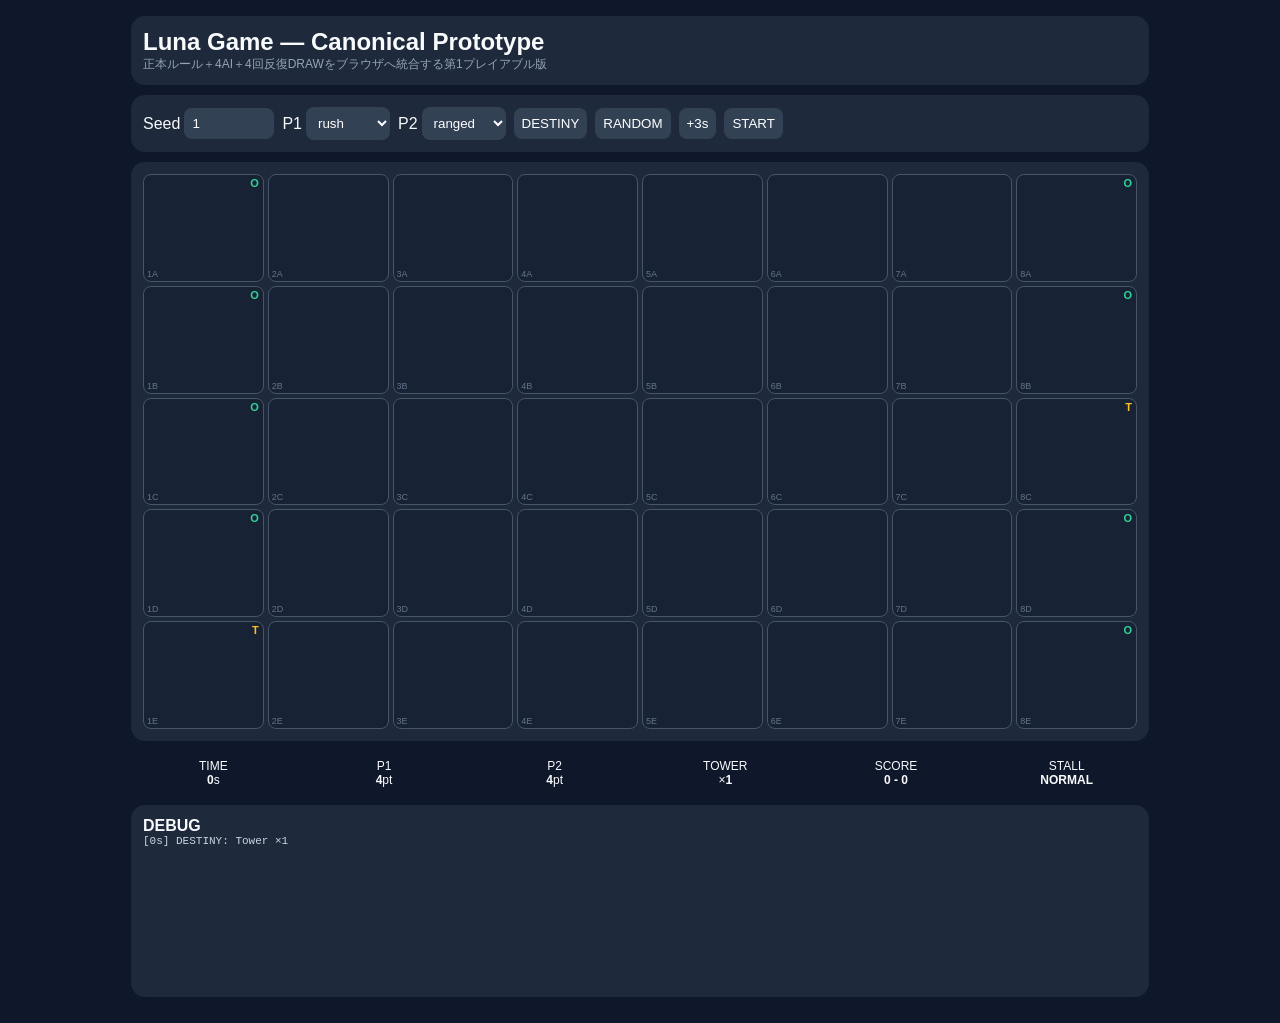
==== index.html @ 637e87b8 "Bust cached assets for random seed UI" ====
<!doctype html><html lang="ja"><head><meta charset="utf-8"><meta name="viewport" content="width=device-width,initial-scale=1"><title>Luna Game Prototype</title><link rel="stylesheet" href="styles.css?v=random-v1"></head>
<body><div class="wrap"><div class="panel"><h2 style="margin:0">Luna Game — Canonical Prototype</h2><div class="muted">正本ルール＋4AI＋4回反復DRAWをブラウザへ統合する第1プレイアブル版</div></div>
<div class="panel controls"><label class="control">Seed <input id="seed" type="number" value="1" style="width:90px"></label><label class="control">P1 <select id="ai1"><option>rush</option><option>ranged</option><option>raid</option><option>defense</option></select></label><label class="control">P2 <select id="ai2"><option>ranged</option><option>rush</option><option>raid</option><option>defense</option></select></label><button id="new">DESTINY</button><button id="random">RANDOM</button><button id="step">+3s</button><button id="start">START</button></div>
<div class="panel"><div id="board" class="board"></div></div>
<div class="stats"><div class="stat">TIME<br><b id="time"></b>s</div><div class="stat">P1<br><b id="p1"></b>pt</div><div class="stat">P2<br><b id="p2"></b>pt</div><div class="stat">TOWER<br>×<b id="towers"></b></div><div class="stat">SCORE<br><b id="score"></b></div><div class="stat">STALL<br><b id="stall"></b></div></div>
<div class="panel" style="margin-top:10px"><b>DEBUG</b><div id="log" class="log"></div></div></div>
<div id="overlay" class="hidden" role="dialog" aria-modal="true" aria-labelledby="resultTitle" aria-describedby="resultText"><div class="result"><h1 id="resultTitle"></h1><div id="resultText"></div><button id="close" style="margin-top:15px">OK</button></div></div>
<script src="game_core.js?v=random-v1"></script><script src="ui.js?v=random-v1"></script></body></html>
---- styles.css ----
:root{--bg:#0f172a;--panel:#1e293b;--cell:#182235;--line:#475569;--text:#f8fafc;--muted:#94a3b8;--p1:#60a5fa;--p2:#fb7185;--tower:#fbbf24;--out:#34d399}
*{box-sizing:border-box}body{margin:0;background:var(--bg);color:var(--text);font-family:-apple-system,BlinkMacSystemFont,"Segoe UI",sans-serif}.wrap{max-width:1050px;margin:auto;padding:16px}.panel{background:var(--panel);border-radius:14px;padding:12px;margin-bottom:10px}.controls{display:flex;gap:8px;flex-wrap:wrap;align-items:center}.control{display:flex;align-items:center;gap:4px}button,select,input{background:#334155;color:#fff;border:0;border-radius:8px;padding:8px}button:disabled{opacity:.45;cursor:not-allowed}.board{display:grid;grid-template-columns:repeat(8,1fr);gap:4px}.cell{aspect-ratio:1.12;background:var(--cell);border:1px solid var(--line);border-radius:8px;position:relative;display:flex;align-items:center;justify-content:center}.coord{position:absolute;left:3px;bottom:2px;color:#64748b;font-size:9px}.obj{position:absolute;right:4px;top:2px;font-weight:800;font-size:11px}.tower{color:var(--tower)}.outpost{color:var(--out)}.unit{width:34px;height:34px;border-radius:50%;display:flex;align-items:center;justify-content:center;color:#0f172a;font-size:13px;font-weight:800}.p1{background:var(--p1)}.p2{background:var(--p2)}.stats{display:grid;grid-template-columns:repeat(6,1fr);gap:6px}.stat{background:#0f172a;border-radius:8px;text-align:center;padding:8px;font-size:12px}.log{height:150px;overflow:auto;font:11px ui-monospace,monospace;white-space:pre-wrap;color:#cbd5e1}.muted{color:var(--muted);font-size:12px}.hidden{display:none!important}#overlay{position:fixed;inset:0;background:#000a;display:flex;align-items:center;justify-content:center;z-index:10}.result{background:var(--panel);border-radius:16px;padding:28px;text-align:center;min-width:300px}@media(max-width:650px){.wrap{padding:8px}.unit{width:25px;height:25px;font-size:10px}.stats{grid-template-columns:repeat(3,1fr)}}
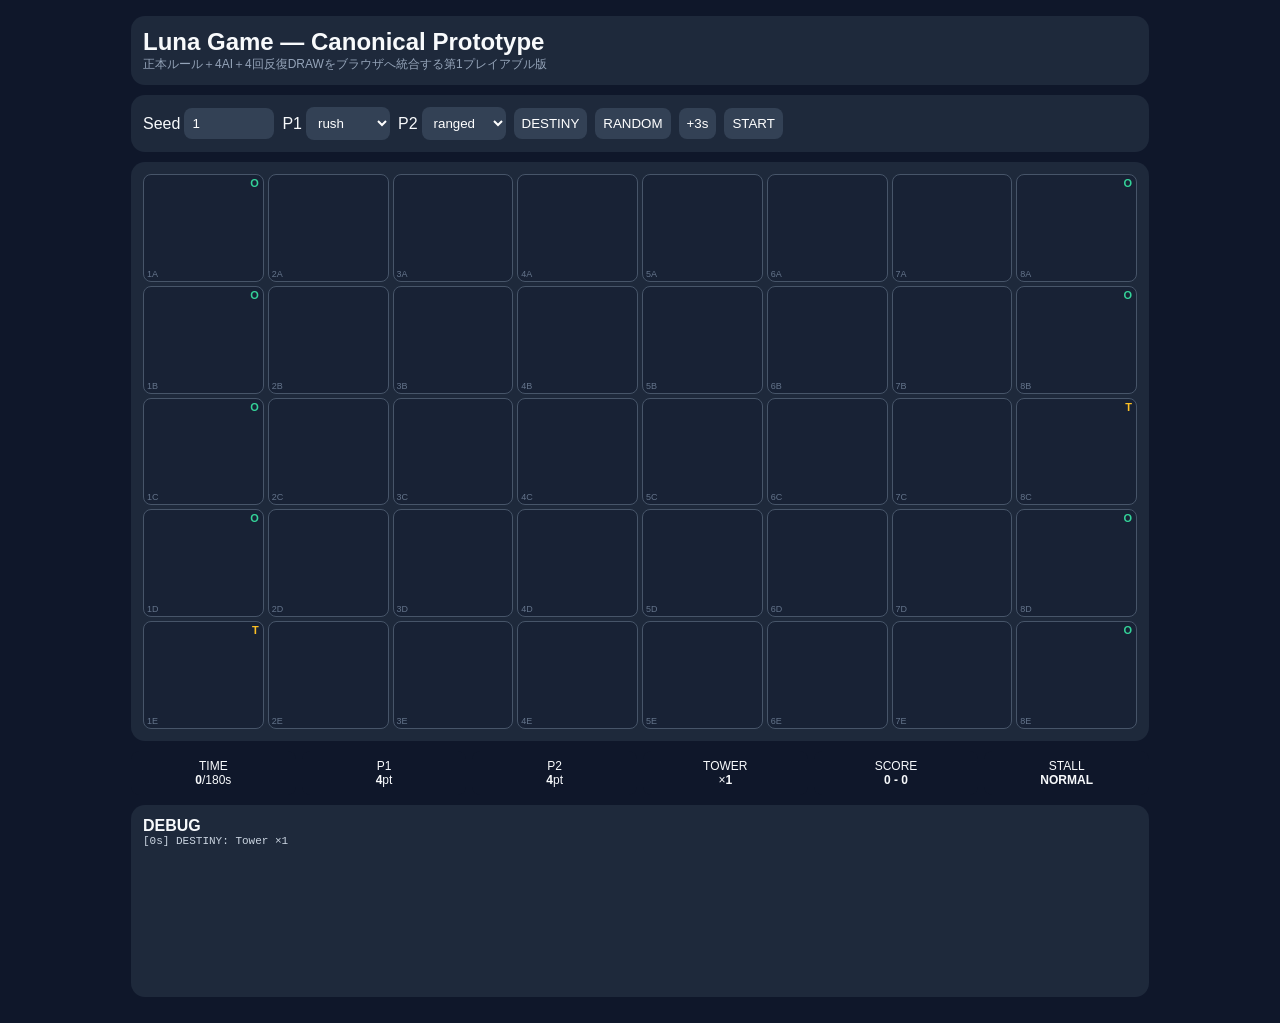
==== commit 9b835ffd: "Add objective-count timeout victory" ====
--- a/index.html
+++ b/index.html
@@ -1,9 +1,9 @@
-<!doctype html><html lang="ja"><head><meta charset="utf-8"><meta name="viewport" content="width=device-width,initial-scale=1"><title>Luna Game Prototype</title><link rel="stylesheet" href="styles.css?v=random-v1"></head>
+<!doctype html><html lang="ja"><head><meta charset="utf-8"><meta name="viewport" content="width=device-width,initial-scale=1"><title>Luna Game Prototype</title><link rel="stylesheet" href="styles.css?v=timeout-v1"></head>
 <body><div class="wrap"><div class="panel"><h2 style="margin:0">Luna Game — Canonical Prototype</h2><div class="muted">正本ルール＋4AI＋4回反復DRAWをブラウザへ統合する第1プレイアブル版</div></div>
 <div class="panel controls"><label class="control">Seed <input id="seed" type="number" value="1" style="width:90px"></label><label class="control">P1 <select id="ai1"><option>rush</option><option>ranged</option><option>raid</option><option>defense</option></select></label><label class="control">P2 <select id="ai2"><option>ranged</option><option>rush</option><option>raid</option><option>defense</option></select></label><button id="new">DESTINY</button><button id="random">RANDOM</button><button id="step">+3s</button><button id="start">START</button></div>
 <div class="panel"><div id="board" class="board"></div></div>
-<div class="stats"><div class="stat">TIME<br><b id="time"></b>s</div><div class="stat">P1<br><b id="p1"></b>pt</div><div class="stat">P2<br><b id="p2"></b>pt</div><div class="stat">TOWER<br>×<b id="towers"></b></div><div class="stat">SCORE<br><b id="score"></b></div><div class="stat">STALL<br><b id="stall"></b></div></div>
+<div class="stats"><div class="stat">TIME<br><b id="time"></b>/<span id="limit"></span>s</div><div class="stat">P1<br><b id="p1"></b>pt</div><div class="stat">P2<br><b id="p2"></b>pt</div><div class="stat">TOWER<br>×<b id="towers"></b></div><div class="stat">SCORE<br><b id="score"></b></div><div class="stat">STALL<br><b id="stall"></b></div></div>
 <div class="panel" style="margin-top:10px"><b>DEBUG</b><div id="log" class="log"></div></div></div>
 <div id="overlay" class="hidden" role="dialog" aria-modal="true" aria-labelledby="resultTitle" aria-describedby="resultText"><div class="result"><h1 id="resultTitle"></h1><div id="resultText"></div><button id="close" style="margin-top:15px">OK</button></div></div>
-<script src="game_core.js?v=random-v1"></script><script src="ui.js?v=random-v1"></script></body></html>
+<script src="game_core.js?v=timeout-v1"></script><script src="ui.js?v=timeout-v1"></script></body></html>
 
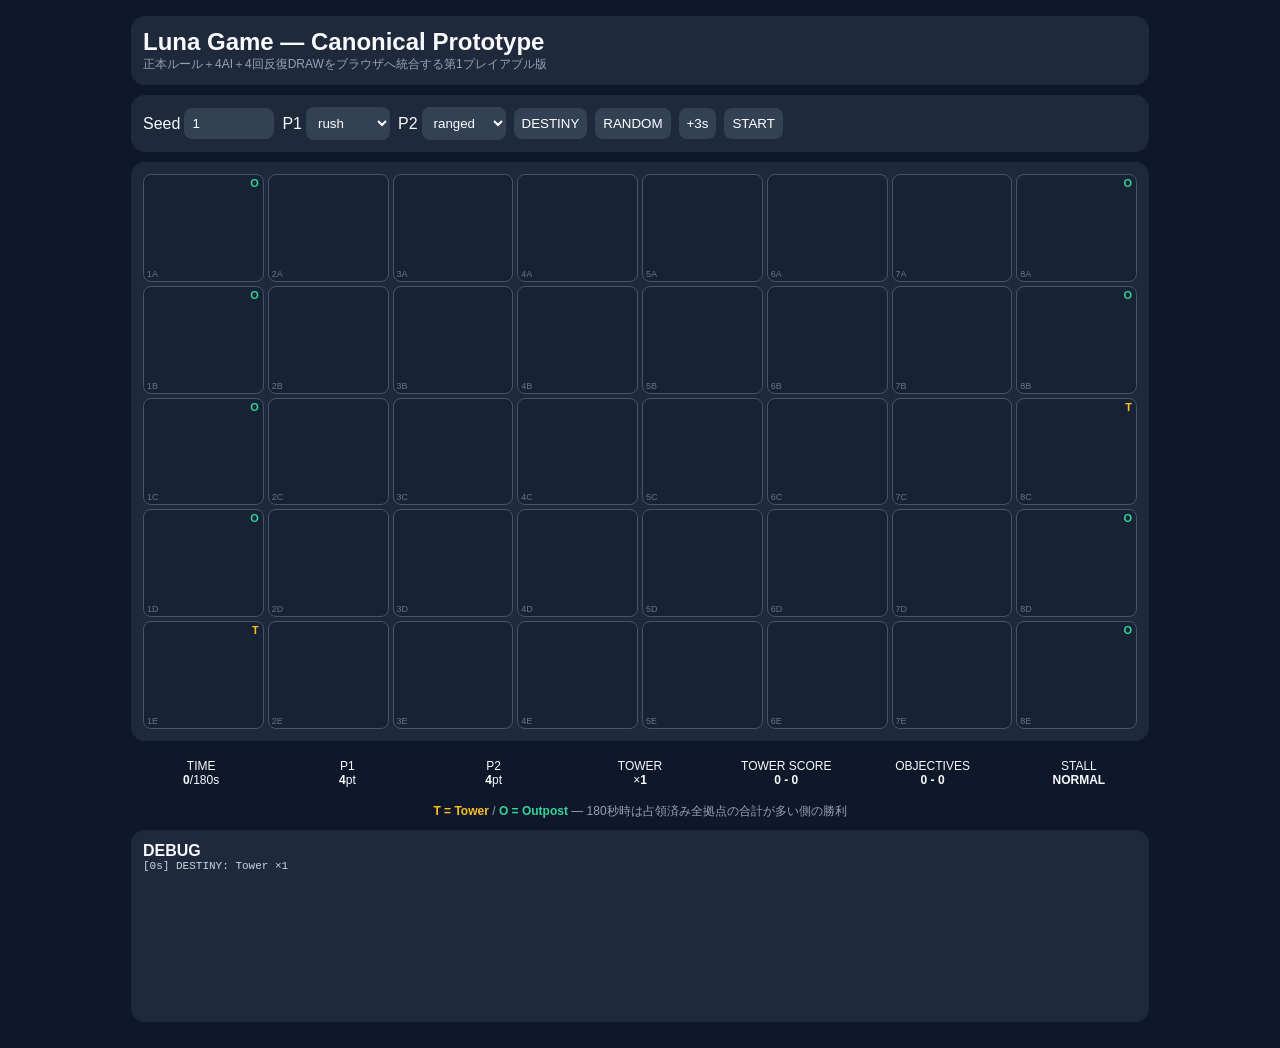
==== commit 9b4cc7c7: "Show live objective score for playtests" ====
--- a/index.html
+++ b/index.html
@@ -1,9 +1,10 @@
-<!doctype html><html lang="ja"><head><meta charset="utf-8"><meta name="viewport" content="width=device-width,initial-scale=1"><title>Luna Game Prototype</title><link rel="stylesheet" href="styles.css?v=timeout-v1"></head>
+<!doctype html><html lang="ja"><head><meta charset="utf-8"><meta name="viewport" content="width=device-width,initial-scale=1"><title>Luna Game Prototype</title><link rel="stylesheet" href="styles.css?v=playtest-v1"></head>
 <body><div class="wrap"><div class="panel"><h2 style="margin:0">Luna Game — Canonical Prototype</h2><div class="muted">正本ルール＋4AI＋4回反復DRAWをブラウザへ統合する第1プレイアブル版</div></div>
 <div class="panel controls"><label class="control">Seed <input id="seed" type="number" value="1" style="width:90px"></label><label class="control">P1 <select id="ai1"><option>rush</option><option>ranged</option><option>raid</option><option>defense</option></select></label><label class="control">P2 <select id="ai2"><option>ranged</option><option>rush</option><option>raid</option><option>defense</option></select></label><button id="new">DESTINY</button><button id="random">RANDOM</button><button id="step">+3s</button><button id="start">START</button></div>
 <div class="panel"><div id="board" class="board"></div></div>
-<div class="stats"><div class="stat">TIME<br><b id="time"></b>/<span id="limit"></span>s</div><div class="stat">P1<br><b id="p1"></b>pt</div><div class="stat">P2<br><b id="p2"></b>pt</div><div class="stat">TOWER<br>×<b id="towers"></b></div><div class="stat">SCORE<br><b id="score"></b></div><div class="stat">STALL<br><b id="stall"></b></div></div>
+<div class="stats"><div class="stat">TIME<br><b id="time"></b>/<span id="limit"></span>s</div><div class="stat">P1<br><b id="p1"></b>pt</div><div class="stat">P2<br><b id="p2"></b>pt</div><div class="stat">TOWER<br>×<b id="towers"></b></div><div class="stat">TOWER SCORE<br><b id="score"></b></div><div class="stat">OBJECTIVES<br><b id="objectives"></b></div><div class="stat">STALL<br><b id="stall"></b></div></div>
+<div class="rule"><span class="legend-tower">T = Tower</span> / <span class="legend-outpost">O = Outpost</span> — 180秒時は占領済み全拠点の合計が多い側の勝利</div>
 <div class="panel" style="margin-top:10px"><b>DEBUG</b><div id="log" class="log"></div></div></div>
 <div id="overlay" class="hidden" role="dialog" aria-modal="true" aria-labelledby="resultTitle" aria-describedby="resultText"><div class="result"><h1 id="resultTitle"></h1><div id="resultText"></div><button id="close" style="margin-top:15px">OK</button></div></div>
-<script src="game_core.js?v=timeout-v1"></script><script src="ui.js?v=timeout-v1"></script></body></html>
+<script src="game_core.js?v=playtest-v1"></script><script src="ui.js?v=playtest-v1"></script></body></html>
 
--- a/styles.css
+++ b/styles.css
@@ -1,4 +1,3 @@
-
 :root{--bg:#0f172a;--panel:#1e293b;--cell:#182235;--line:#475569;--text:#f8fafc;--muted:#94a3b8;--p1:#60a5fa;--p2:#fb7185;--tower:#fbbf24;--out:#34d399}
-*{box-sizing:border-box}body{margin:0;background:var(--bg);color:var(--text);font-family:-apple-system,BlinkMacSystemFont,"Segoe UI",sans-serif}.wrap{max-width:1050px;margin:auto;padding:16px}.panel{background:var(--panel);border-radius:14px;padding:12px;margin-bottom:10px}.controls{display:flex;gap:8px;flex-wrap:wrap;align-items:center}.control{display:flex;align-items:center;gap:4px}button,select,input{background:#334155;color:#fff;border:0;border-radius:8px;padding:8px}button:disabled{opacity:.45;cursor:not-allowed}.board{display:grid;grid-template-columns:repeat(8,1fr);gap:4px}.cell{aspect-ratio:1.12;background:var(--cell);border:1px solid var(--line);border-radius:8px;position:relative;display:flex;align-items:center;justify-content:center}.coord{position:absolute;left:3px;bottom:2px;color:#64748b;font-size:9px}.obj{position:absolute;right:4px;top:2px;font-weight:800;font-size:11px}.tower{color:var(--tower)}.outpost{color:var(--out)}.unit{width:34px;height:34px;border-radius:50%;display:flex;align-items:center;justify-content:center;color:#0f172a;font-size:13px;font-weight:800}.p1{background:var(--p1)}.p2{background:var(--p2)}.stats{display:grid;grid-template-columns:repeat(6,1fr);gap:6px}.stat{background:#0f172a;border-radius:8px;text-align:center;padding:8px;font-size:12px}.log{height:150px;overflow:auto;font:11px ui-monospace,monospace;white-space:pre-wrap;color:#cbd5e1}.muted{color:var(--muted);font-size:12px}.hidden{display:none!important}#overlay{position:fixed;inset:0;background:#000a;display:flex;align-items:center;justify-content:center;z-index:10}.result{background:var(--panel);border-radius:16px;padding:28px;text-align:center;min-width:300px}@media(max-width:650px){.wrap{padding:8px}.unit{width:25px;height:25px;font-size:10px}.stats{grid-template-columns:repeat(3,1fr)}}
+*{box-sizing:border-box}body{margin:0;background:var(--bg);color:var(--text);font-family:-apple-system,BlinkMacSystemFont,"Segoe UI",sans-serif}.wrap{max-width:1050px;margin:auto;padding:16px}.panel{background:var(--panel);border-radius:14px;padding:12px;margin-bottom:10px}.controls{display:flex;gap:8px;flex-wrap:wrap;align-items:center}.control{display:flex;align-items:center;gap:4px}button,select,input{background:#334155;color:#fff;border:0;border-radius:8px;padding:8px}button:disabled{opacity:.45;cursor:not-allowed}.board{display:grid;grid-template-columns:repeat(8,1fr);gap:4px}.cell{aspect-ratio:1.12;background:var(--cell);border:1px solid var(--line);border-radius:8px;position:relative;display:flex;align-items:center;justify-content:center}.coord{position:absolute;left:3px;bottom:2px;color:#64748b;font-size:9px}.obj{position:absolute;right:4px;top:2px;font-weight:800;font-size:11px}.tower{color:var(--tower)}.outpost{color:var(--out)}.unit{width:34px;height:34px;border-radius:50%;display:flex;align-items:center;justify-content:center;color:#0f172a;font-size:13px;font-weight:800}.p1{background:var(--p1)}.p2{background:var(--p2)}.stats{display:grid;grid-template-columns:repeat(7,1fr);gap:6px}.stat{background:#0f172a;border-radius:8px;text-align:center;padding:8px;font-size:12px}.rule{margin-top:8px;color:var(--muted);font-size:12px;text-align:center}.legend-tower{color:var(--tower);font-weight:800}.legend-outpost{color:var(--out);font-weight:800}.log{height:150px;overflow:auto;font:11px ui-monospace,monospace;white-space:pre-wrap;color:#cbd5e1}.muted{color:var(--muted);font-size:12px}.hidden{display:none!important}#overlay{position:fixed;inset:0;background:#000a;display:flex;align-items:center;justify-content:center;z-index:10}.result{background:var(--panel);border-radius:16px;padding:28px;text-align:center;min-width:300px}@media(max-width:650px){.wrap{padding:8px}.unit{width:25px;height:25px;font-size:10px}.stats{grid-template-columns:repeat(3,1fr)}}
 
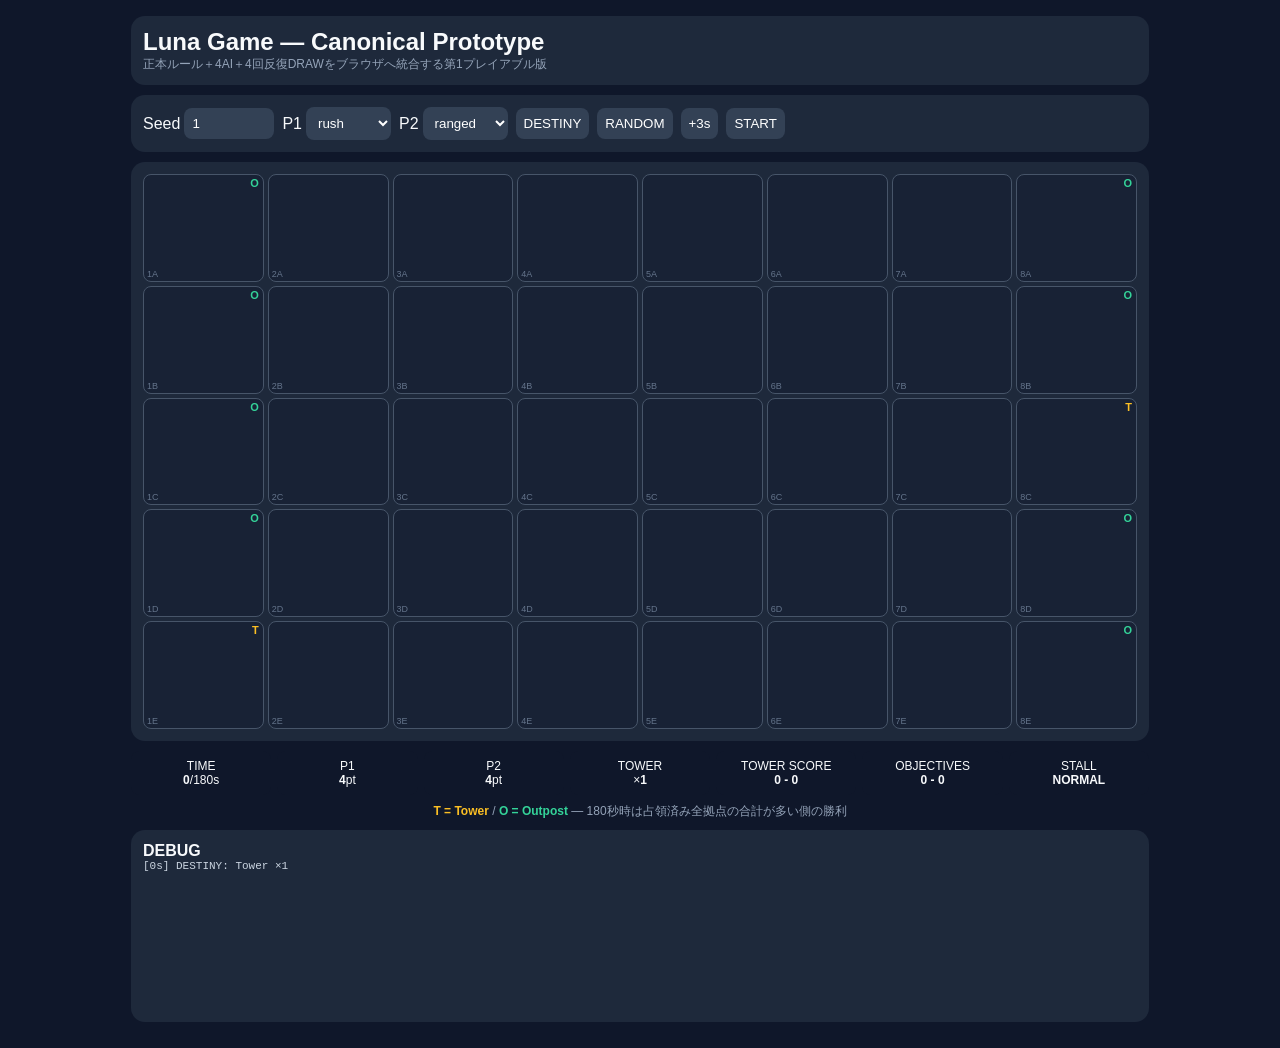
==== commit cd015d06: "Add human vs CPU and local versus play" ====
--- a/index.html
+++ b/index.html
@@ -1,10 +1,11 @@
-<!doctype html><html lang="ja"><head><meta charset="utf-8"><meta name="viewport" content="width=device-width,initial-scale=1"><title>Luna Game Prototype</title><link rel="stylesheet" href="styles.css?v=playtest-v1"></head>
+<!doctype html><html lang="ja"><head><meta charset="utf-8"><meta name="viewport" content="width=device-width,initial-scale=1"><title>Luna Game Prototype</title><link rel="stylesheet" href="styles.css?v=human-v1"></head>
 <body><div class="wrap"><div class="panel"><h2 style="margin:0">Luna Game — Canonical Prototype</h2><div class="muted">正本ルール＋4AI＋4回反復DRAWをブラウザへ統合する第1プレイアブル版</div></div>
-<div class="panel controls"><label class="control">Seed <input id="seed" type="number" value="1" style="width:90px"></label><label class="control">P1 <select id="ai1"><option>rush</option><option>ranged</option><option>raid</option><option>defense</option></select></label><label class="control">P2 <select id="ai2"><option>ranged</option><option>rush</option><option>raid</option><option>defense</option></select></label><button id="new">DESTINY</button><button id="random">RANDOM</button><button id="step">+3s</button><button id="start">START</button></div>
+<div class="panel controls"><label class="control">Seed <input id="seed" type="number" value="1" style="width:90px"></label><label class="control">P1 <select id="ai1"><option>rush</option><option>ranged</option><option>raid</option><option>defense</option><option value="human">HUMAN</option></select></label><label class="control">P2 <select id="ai2"><option>ranged</option><option>rush</option><option>raid</option><option>defense</option><option value="human">HUMAN</option></select></label><button id="new">DESTINY</button><button id="random">RANDOM</button><button id="step">+3s</button><button id="start">START</button></div>
+<div id="humanPanel" class="panel hidden"><div class="muted" style="margin-bottom:8px">HUMANは各ラウンドに駒を1体配置できます。配置後、+3sで両軍が自動行動します。</div><div id="human1" class="human-row hidden"><b>P1</b><label>駒 <select id="kind1"><option value="歩">歩 1pt</option><option value="桂馬">桂馬 2pt</option><option value="香車">香車 2pt</option><option value="金">金 3pt</option><option value="銀">銀 3pt</option><option value="弓">弓 3pt</option><option value="角">角 4pt</option><option value="飛車">飛車 4pt</option></select></label><label>配置 <select id="cell1"></select></label><button id="deploy1">DEPLOY P1</button></div><div id="human2" class="human-row hidden"><b>P2</b><label>駒 <select id="kind2"><option value="歩">歩 1pt</option><option value="桂馬">桂馬 2pt</option><option value="香車">香車 2pt</option><option value="金">金 3pt</option><option value="銀">銀 3pt</option><option value="弓">弓 3pt</option><option value="角">角 4pt</option><option value="飛車">飛車 4pt</option></select></label><label>配置 <select id="cell2"></select></label><button id="deploy2">DEPLOY P2</button></div></div>
 <div class="panel"><div id="board" class="board"></div></div>
 <div class="stats"><div class="stat">TIME<br><b id="time"></b>/<span id="limit"></span>s</div><div class="stat">P1<br><b id="p1"></b>pt</div><div class="stat">P2<br><b id="p2"></b>pt</div><div class="stat">TOWER<br>×<b id="towers"></b></div><div class="stat">TOWER SCORE<br><b id="score"></b></div><div class="stat">OBJECTIVES<br><b id="objectives"></b></div><div class="stat">STALL<br><b id="stall"></b></div></div>
 <div class="rule"><span class="legend-tower">T = Tower</span> / <span class="legend-outpost">O = Outpost</span> — 180秒時は占領済み全拠点の合計が多い側の勝利</div>
 <div class="panel" style="margin-top:10px"><b>DEBUG</b><div id="log" class="log"></div></div></div>
-<div id="overlay" class="hidden" role="dialog" aria-modal="true" aria-labelledby="resultTitle" aria-describedby="resultText"><div class="result"><h1 id="resultTitle"></h1><div id="resultText"></div><button id="close" style="margin-top:15px">OK</button></div></div>
-<script src="game_core.js?v=playtest-v1"></script><script src="ui.js?v=playtest-v1"></script></body></html>
+<div id="overlay" class="hidden" role="dialog" aria-modal="true" aria-labelledby="resultTitle" aria-describedby="resultText"><div class="result"><h1 id="resultTitle"></h1><div id="resultText"></div><div style="margin-top:15px"><button id="copy">COPY RESULT</button> <button id="close">OK</button></div><div id="copyStatus" class="muted" aria-live="polite" style="margin-top:8px"></div></div></div>
+<script src="game_core.js?v=human-v1"></script><script src="ui.js?v=human-v1"></script></body></html>
 
--- a/styles.css
+++ b/styles.css
@@ -1,3 +1,4 @@
 :root{--bg:#0f172a;--panel:#1e293b;--cell:#182235;--line:#475569;--text:#f8fafc;--muted:#94a3b8;--p1:#60a5fa;--p2:#fb7185;--tower:#fbbf24;--out:#34d399}
+.human-row{display:flex;gap:8px;align-items:center;flex-wrap:wrap;margin-top:6px}.human-row label{display:flex;gap:4px;align-items:center}.human-row b{min-width:24px}.human-row button{font-weight:700}
 *{box-sizing:border-box}body{margin:0;background:var(--bg);color:var(--text);font-family:-apple-system,BlinkMacSystemFont,"Segoe UI",sans-serif}.wrap{max-width:1050px;margin:auto;padding:16px}.panel{background:var(--panel);border-radius:14px;padding:12px;margin-bottom:10px}.controls{display:flex;gap:8px;flex-wrap:wrap;align-items:center}.control{display:flex;align-items:center;gap:4px}button,select,input{background:#334155;color:#fff;border:0;border-radius:8px;padding:8px}button:disabled{opacity:.45;cursor:not-allowed}.board{display:grid;grid-template-columns:repeat(8,1fr);gap:4px}.cell{aspect-ratio:1.12;background:var(--cell);border:1px solid var(--line);border-radius:8px;position:relative;display:flex;align-items:center;justify-content:center}.coord{position:absolute;left:3px;bottom:2px;color:#64748b;font-size:9px}.obj{position:absolute;right:4px;top:2px;font-weight:800;font-size:11px}.tower{color:var(--tower)}.outpost{color:var(--out)}.unit{width:34px;height:34px;border-radius:50%;display:flex;align-items:center;justify-content:center;color:#0f172a;font-size:13px;font-weight:800}.p1{background:var(--p1)}.p2{background:var(--p2)}.stats{display:grid;grid-template-columns:repeat(7,1fr);gap:6px}.stat{background:#0f172a;border-radius:8px;text-align:center;padding:8px;font-size:12px}.rule{margin-top:8px;color:var(--muted);font-size:12px;text-align:center}.legend-tower{color:var(--tower);font-weight:800}.legend-outpost{color:var(--out);font-weight:800}.log{height:150px;overflow:auto;font:11px ui-monospace,monospace;white-space:pre-wrap;color:#cbd5e1}.muted{color:var(--muted);font-size:12px}.hidden{display:none!important}#overlay{position:fixed;inset:0;background:#000a;display:flex;align-items:center;justify-content:center;z-index:10}.result{background:var(--panel);border-radius:16px;padding:28px;text-align:center;min-width:300px}@media(max-width:650px){.wrap{padding:8px}.unit{width:25px;height:25px;font-size:10px}.stats{grid-template-columns:repeat(3,1fr)}}
 
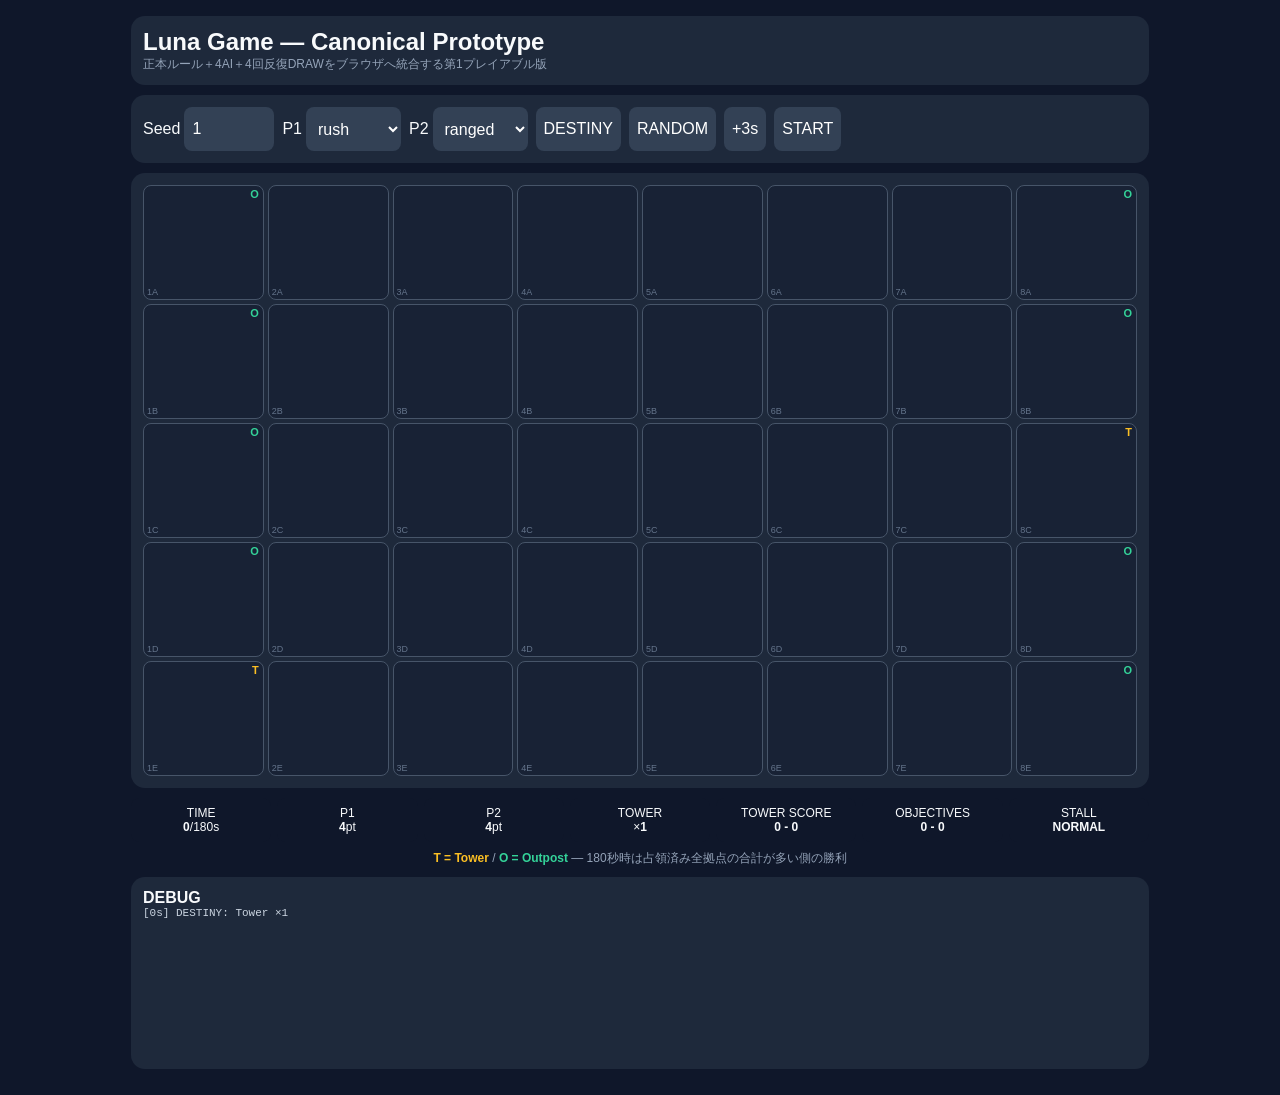
==== commit 4f98e490: "Add iPhone playtest controls and mobile build commands" ====
--- a/index.html
+++ b/index.html
@@ -1,11 +1,10 @@
-<!doctype html><html lang="ja"><head><meta charset="utf-8"><meta name="viewport" content="width=device-width,initial-scale=1"><title>Luna Game Prototype</title><link rel="stylesheet" href="styles.css?v=human-v1"></head>
+<!doctype html><html lang="ja"><head><meta charset="utf-8"><meta name="viewport" content="width=device-width,initial-scale=1,viewport-fit=cover"><meta name="theme-color" content="#0f172a"><meta name="apple-mobile-web-app-capable" content="yes"><meta name="apple-mobile-web-app-status-bar-style" content="black-translucent"><title>Luna Game Prototype</title><link rel="stylesheet" href="styles.css?v=touch-v2"></head>
 <body><div class="wrap"><div class="panel"><h2 style="margin:0">Luna Game — Canonical Prototype</h2><div class="muted">正本ルール＋4AI＋4回反復DRAWをブラウザへ統合する第1プレイアブル版</div></div>
 <div class="panel controls"><label class="control">Seed <input id="seed" type="number" value="1" style="width:90px"></label><label class="control">P1 <select id="ai1"><option>rush</option><option>ranged</option><option>raid</option><option>defense</option><option value="human">HUMAN</option></select></label><label class="control">P2 <select id="ai2"><option>ranged</option><option>rush</option><option>raid</option><option>defense</option><option value="human">HUMAN</option></select></label><button id="new">DESTINY</button><button id="random">RANDOM</button><button id="step">+3s</button><button id="start">START</button></div>
-<div id="humanPanel" class="panel hidden"><div class="muted" style="margin-bottom:8px">HUMANは各ラウンドに駒を1体配置できます。配置後、+3sで両軍が自動行動します。</div><div id="human1" class="human-row hidden"><b>P1</b><label>駒 <select id="kind1"><option value="歩">歩 1pt</option><option value="桂馬">桂馬 2pt</option><option value="香車">香車 2pt</option><option value="金">金 3pt</option><option value="銀">銀 3pt</option><option value="弓">弓 3pt</option><option value="角">角 4pt</option><option value="飛車">飛車 4pt</option></select></label><label>配置 <select id="cell1"></select></label><button id="deploy1">DEPLOY P1</button></div><div id="human2" class="human-row hidden"><b>P2</b><label>駒 <select id="kind2"><option value="歩">歩 1pt</option><option value="桂馬">桂馬 2pt</option><option value="香車">香車 2pt</option><option value="金">金 3pt</option><option value="銀">銀 3pt</option><option value="弓">弓 3pt</option><option value="角">角 4pt</option><option value="飛車">飛車 4pt</option></select></label><label>配置 <select id="cell2"></select></label><button id="deploy2">DEPLOY P2</button></div></div>
+<div id="humanPanel" class="panel hidden"><div class="human-guide">配置：駒を選んで自陣の光るマスをタップ<br>行動：自軍の駒をタップ → 光る移動先または敵をタップ → <b>+3s</b></div><div id="human1" class="human-row hidden"><b class="side-label p1-label">P1</b><label>駒 <select id="kind1"><option value="歩">歩 1pt</option><option value="桂馬">桂馬 2pt</option><option value="香車">香車 2pt</option><option value="金">金 3pt</option><option value="銀">銀 3pt</option><option value="弓">弓 3pt</option><option value="角">角 4pt</option><option value="飛車">飛車 4pt</option></select></label><span id="humanStatus1" class="human-status"></span></div><div id="human2" class="human-row hidden"><b class="side-label p2-label">P2</b><label>駒 <select id="kind2"><option value="歩">歩 1pt</option><option value="桂馬">桂馬 2pt</option><option value="香車">香車 2pt</option><option value="金">金 3pt</option><option value="銀">銀 3pt</option><option value="弓">弓 3pt</option><option value="角">角 4pt</option><option value="飛車">飛車 4pt</option></select></label><span id="humanStatus2" class="human-status"></span></div></div>
 <div class="panel"><div id="board" class="board"></div></div>
 <div class="stats"><div class="stat">TIME<br><b id="time"></b>/<span id="limit"></span>s</div><div class="stat">P1<br><b id="p1"></b>pt</div><div class="stat">P2<br><b id="p2"></b>pt</div><div class="stat">TOWER<br>×<b id="towers"></b></div><div class="stat">TOWER SCORE<br><b id="score"></b></div><div class="stat">OBJECTIVES<br><b id="objectives"></b></div><div class="stat">STALL<br><b id="stall"></b></div></div>
 <div class="rule"><span class="legend-tower">T = Tower</span> / <span class="legend-outpost">O = Outpost</span> — 180秒時は占領済み全拠点の合計が多い側の勝利</div>
 <div class="panel" style="margin-top:10px"><b>DEBUG</b><div id="log" class="log"></div></div></div>
 <div id="overlay" class="hidden" role="dialog" aria-modal="true" aria-labelledby="resultTitle" aria-describedby="resultText"><div class="result"><h1 id="resultTitle"></h1><div id="resultText"></div><div style="margin-top:15px"><button id="copy">COPY RESULT</button> <button id="close">OK</button></div><div id="copyStatus" class="muted" aria-live="polite" style="margin-top:8px"></div></div></div>
-<script src="game_core.js?v=human-v1"></script><script src="ui.js?v=human-v1"></script></body></html>
-
+<script src="game_core.js?v=touch-v2"></script><script src="ui.js?v=touch-v2"></script></body></html>
--- a/styles.css
+++ b/styles.css
@@ -1,4 +1,3 @@
 :root{--bg:#0f172a;--panel:#1e293b;--cell:#182235;--line:#475569;--text:#f8fafc;--muted:#94a3b8;--p1:#60a5fa;--p2:#fb7185;--tower:#fbbf24;--out:#34d399}
-.human-row{display:flex;gap:8px;align-items:center;flex-wrap:wrap;margin-top:6px}.human-row label{display:flex;gap:4px;align-items:center}.human-row b{min-width:24px}.human-row button{font-weight:700}
-*{box-sizing:border-box}body{margin:0;background:var(--bg);color:var(--text);font-family:-apple-system,BlinkMacSystemFont,"Segoe UI",sans-serif}.wrap{max-width:1050px;margin:auto;padding:16px}.panel{background:var(--panel);border-radius:14px;padding:12px;margin-bottom:10px}.controls{display:flex;gap:8px;flex-wrap:wrap;align-items:center}.control{display:flex;align-items:center;gap:4px}button,select,input{background:#334155;color:#fff;border:0;border-radius:8px;padding:8px}button:disabled{opacity:.45;cursor:not-allowed}.board{display:grid;grid-template-columns:repeat(8,1fr);gap:4px}.cell{aspect-ratio:1.12;background:var(--cell);border:1px solid var(--line);border-radius:8px;position:relative;display:flex;align-items:center;justify-content:center}.coord{position:absolute;left:3px;bottom:2px;color:#64748b;font-size:9px}.obj{position:absolute;right:4px;top:2px;font-weight:800;font-size:11px}.tower{color:var(--tower)}.outpost{color:var(--out)}.unit{width:34px;height:34px;border-radius:50%;display:flex;align-items:center;justify-content:center;color:#0f172a;font-size:13px;font-weight:800}.p1{background:var(--p1)}.p2{background:var(--p2)}.stats{display:grid;grid-template-columns:repeat(7,1fr);gap:6px}.stat{background:#0f172a;border-radius:8px;text-align:center;padding:8px;font-size:12px}.rule{margin-top:8px;color:var(--muted);font-size:12px;text-align:center}.legend-tower{color:var(--tower);font-weight:800}.legend-outpost{color:var(--out);font-weight:800}.log{height:150px;overflow:auto;font:11px ui-monospace,monospace;white-space:pre-wrap;color:#cbd5e1}.muted{color:var(--muted);font-size:12px}.hidden{display:none!important}#overlay{position:fixed;inset:0;background:#000a;display:flex;align-items:center;justify-content:center;z-index:10}.result{background:var(--panel);border-radius:16px;padding:28px;text-align:center;min-width:300px}@media(max-width:650px){.wrap{padding:8px}.unit{width:25px;height:25px;font-size:10px}.stats{grid-template-columns:repeat(3,1fr)}}
-
+.human-guide{background:#0f172a;border-radius:8px;padding:10px;text-align:center;font-size:13px;margin-bottom:8px}.human-row{display:flex;gap:10px;align-items:center;flex-wrap:wrap;margin-top:8px;padding:8px;border-radius:8px;background:#0f172a}.human-row label{display:flex;gap:4px;align-items:center}.side-label{min-width:30px}.p1-label{color:var(--p1)}.p2-label{color:var(--p2)}.human-status{font-size:13px;font-weight:700}.deployable{cursor:pointer;animation:deploy-pulse 1.2s ease-in-out infinite}.p1-deploy{outline:3px solid var(--p1);background:#1e3a5f}.p2-deploy{outline:3px solid var(--p2);background:#552839}.deployable:hover,.deployable:focus{transform:scale(.96);filter:brightness(1.35);outline-width:4px}@keyframes deploy-pulse{50%{filter:brightness(1.25)}}
+*{box-sizing:border-box}body{margin:0;background:var(--bg);color:var(--text);font-family:-apple-system,BlinkMacSystemFont,"Segoe UI",sans-serif;overscroll-behavior:none}.wrap{max-width:1050px;margin:auto;padding:16px;padding-top:max(16px,env(safe-area-inset-top));padding-bottom:max(16px,env(safe-area-inset-bottom))}.panel{background:var(--panel);border-radius:14px;padding:12px;margin-bottom:10px}.controls{display:flex;gap:8px;flex-wrap:wrap;align-items:center}.control{display:flex;align-items:center;gap:4px}button,select,input{background:#334155;color:#fff;border:0;border-radius:8px;padding:8px;min-height:44px;font-size:16px;touch-action:manipulation}button:disabled{opacity:.45;cursor:not-allowed}.board{display:grid;grid-template-columns:repeat(8,1fr);gap:4px;touch-action:manipulation}.cell{aspect-ratio:1.05;background:var(--cell);border:1px solid var(--line);border-radius:8px;position:relative;display:flex;align-items:center;justify-content:center;user-select:none;-webkit-user-select:none}.cell[role=button]{cursor:pointer}.cell.actionable{outline:3px solid var(--tower);background:#493d1c}.cell.selected-unit{outline:4px solid #fff;filter:brightness(1.2)}.coord{position:absolute;left:3px;bottom:2px;color:#64748b;font-size:9px}.obj{position:absolute;right:4px;top:2px;font-weight:800;font-size:11px}.tower{color:var(--tower)}.outpost{color:var(--out)}.unit{width:34px;height:34px;border-radius:50%;display:flex;align-items:center;justify-content:center;color:#0f172a;font-size:13px;font-weight:800}.p1{background:var(--p1)}.p2{background:var(--p2)}.stats{display:grid;grid-template-columns:repeat(7,1fr);gap:6px}.stat{background:#0f172a;border-radius:8px;text-align:center;padding:8px;font-size:12px}.rule{margin-top:8px;color:var(--muted);font-size:12px;text-align:center}.legend-tower{color:var(--tower);font-weight:800}.legend-outpost{color:var(--out);font-weight:800}.log{height:150px;overflow:auto;font:11px ui-monospace,monospace;white-space:pre-wrap;color:#cbd5e1}.muted{color:var(--muted);font-size:12px}.hidden{display:none!important}#overlay{position:fixed;inset:0;background:#000a;display:flex;align-items:center;justify-content:center;z-index:10;padding:max(16px,env(safe-area-inset-top)) 16px max(16px,env(safe-area-inset-bottom))}.result{background:var(--panel);border-radius:16px;padding:28px;text-align:center;min-width:300px;max-width:100%}@media(max-width:650px){.wrap{padding-left:6px;padding-right:6px}.panel{padding:8px}.controls{position:sticky;top:max(0px,env(safe-area-inset-top));z-index:5}.control{font-size:12px}.controls button{flex:1}.unit{width:30px;height:30px;font-size:11px}.stats{grid-template-columns:repeat(3,1fr)}.human-row select{min-width:150px}.cell{border-radius:5px}.panel:has(.log){display:none}}
